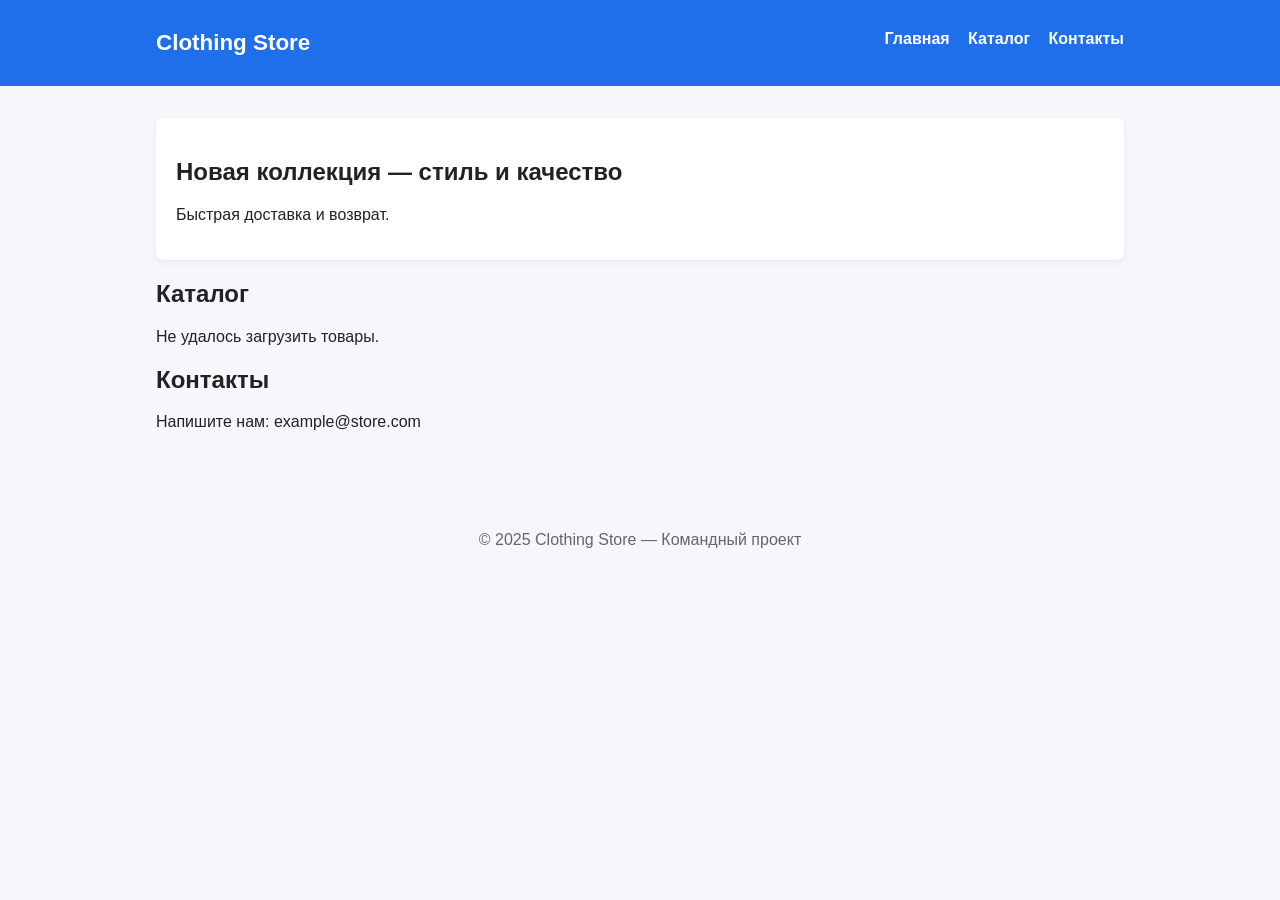
==== index.html @ 67058b5a "chore: initial project structure" ====
<!doctype html>
<html lang="ru">
<head>
  <meta charset="utf-8" />
  <meta name="viewport" content="width=device-width,initial-scale=1" />
  <title>Clothing Store — Магазин одежды</title>
  <link rel="stylesheet" href="assets/css/style.css">
</head>
<body>
  <header class="site-header">
    <div class="container">
      <h1 class="logo">Clothing Store</h1>
      <nav class="nav">
        <a href="#">Главная</a>
        <a href="#catalog">Каталог</a>
        <a href="#contact">Контакты</a>
      </nav>
    </div>
  </header>

  <main class="container">
    <section class="hero">
      <h2>Новая коллекция — стиль и качество</h2>
      <p>Быстрая доставка и возврат.</p>
    </section>

    <section id="catalog">
      <h2>Каталог</h2>
      <div id="products" class="products-grid">
        <!-- карточки товаров будут подгружаться скриптом -->
      </div>
    </section>

    <section id="contact">
      <h2>Контакты</h2>
      <p>Напишите нам: example@store.com</p>
    </section>
  </main>

  <footer class="site-footer">
    <div class="container">
      <p>© 2025 Clothing Store — Командный проект</p>
    </div>
  </footer>

  <script src="assets/js/main.js"></script>
</body>
</html>
---- assets/css/style.css ----
/* Базовые стили магазина */
:root {
  --primary: #1f6feb;
  --bg: #f5f7fb;
  --card: #ffffff;
  --muted: #666;
}

* { box-sizing: border-box; }
body { font-family: Arial, sans-serif; margin:0; background:var(--bg); color:#222; }
.container { max-width: 1000px; margin: 0 auto; padding: 16px; }

.site-header { background: var(--primary); color: #fff; padding: 14px 0; }
.site-header .logo { margin:0; font-size: 1.4rem; display:inline-block; }
.nav { float: right; }
.nav a { color: #fff; margin-left: 14px; text-decoration:none; font-weight:600; }

.hero { background: var(--card); padding: 20px; border-radius:8px; margin:16px 0; box-shadow: 0 2px 6px rgba(0,0,0,0.06); }
.products-grid { display: grid; grid-template-columns: repeat(auto-fill,minmax(220px,1fr)); gap: 16px; margin-top: 12px; }
.product-card { background: var(--card); padding: 12px; border-radius:8px; box-shadow: 0 1px 4px rgba(0,0,0,0.06); display:flex; flex-direction:column; }
.product-card img { width:100%; height:180px; object-fit:cover; border-radius:6px; }
.product-info { padding:8px 0; flex:1; }
.product-title { font-size:1rem; margin:0 0 6px; }
.product-price { font-weight:700; color:var(--primary); }
.button { background: var(--primary); color:#fff; border:none; padding:8px 12px; border-radius:6px; cursor:pointer; text-align:center; }
.site-footer { margin-top:20px; padding:16px 0; text-align:center; color:var(--muted); }
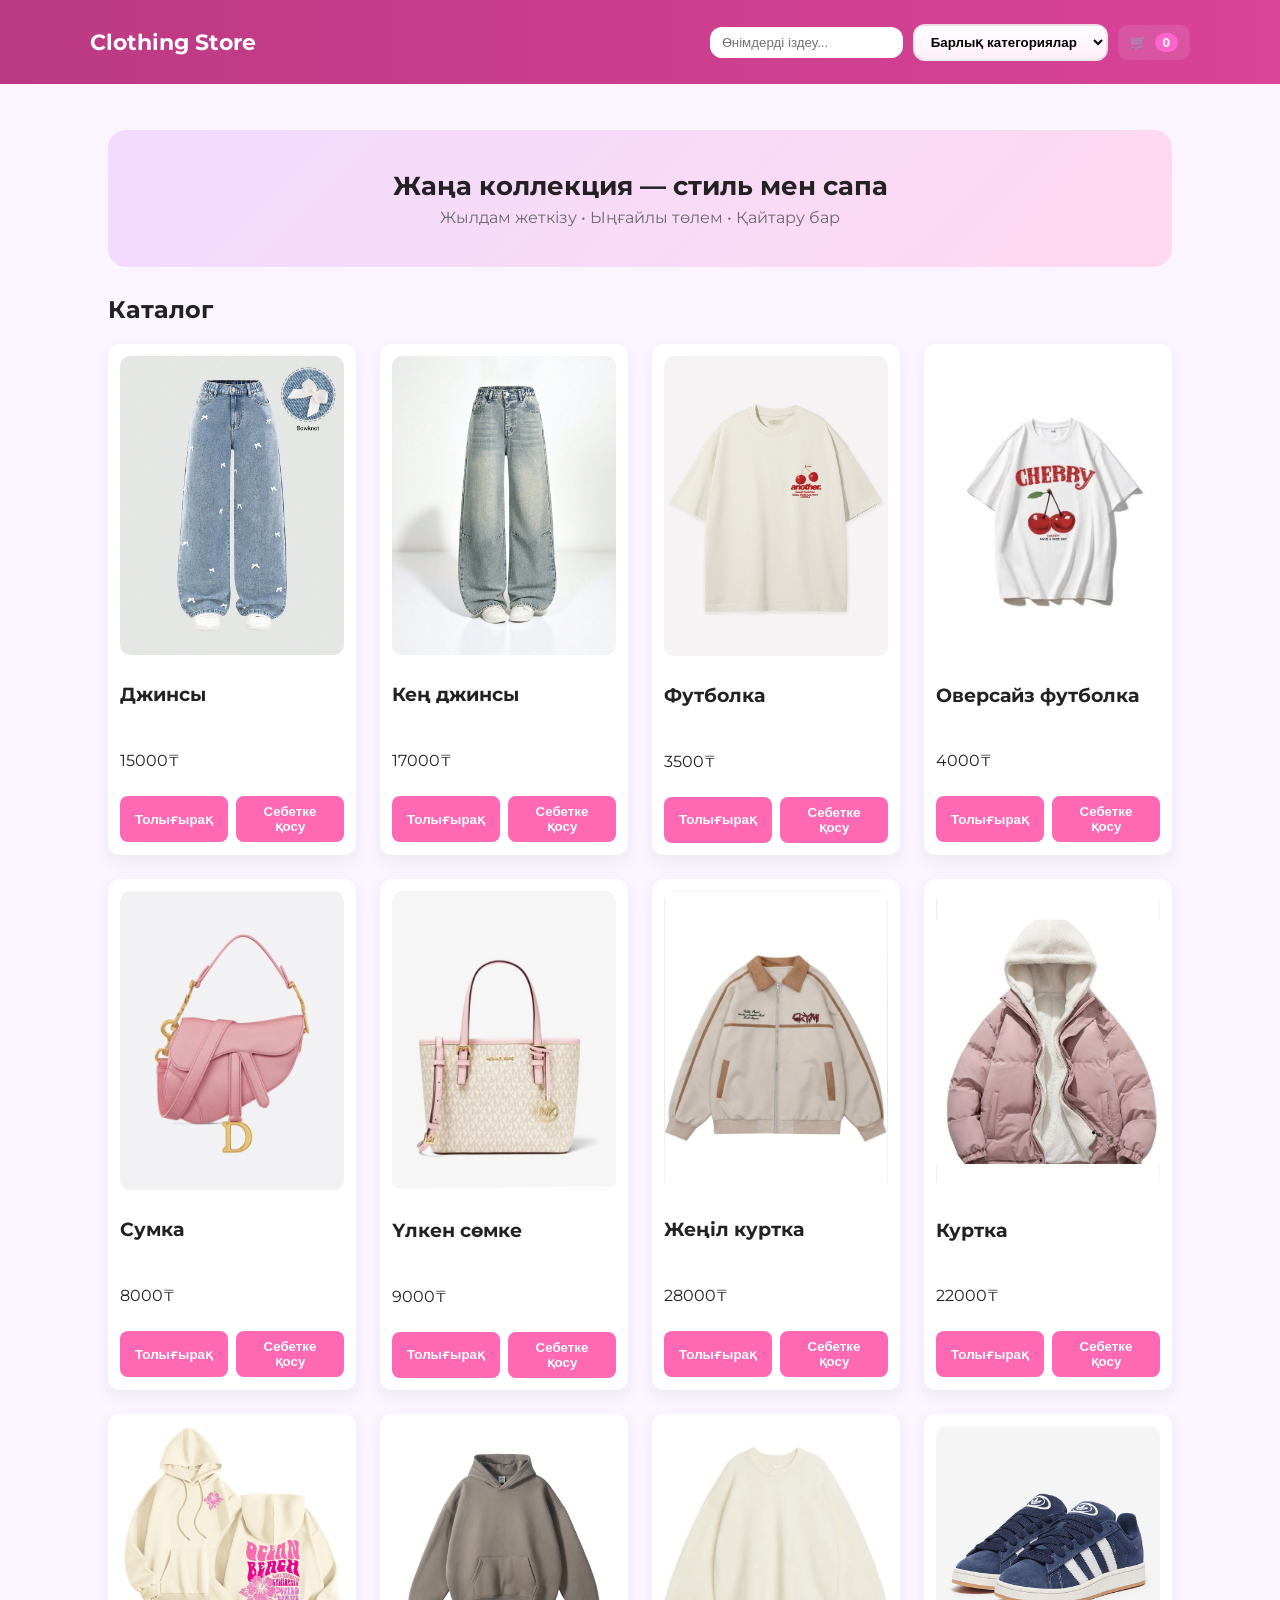
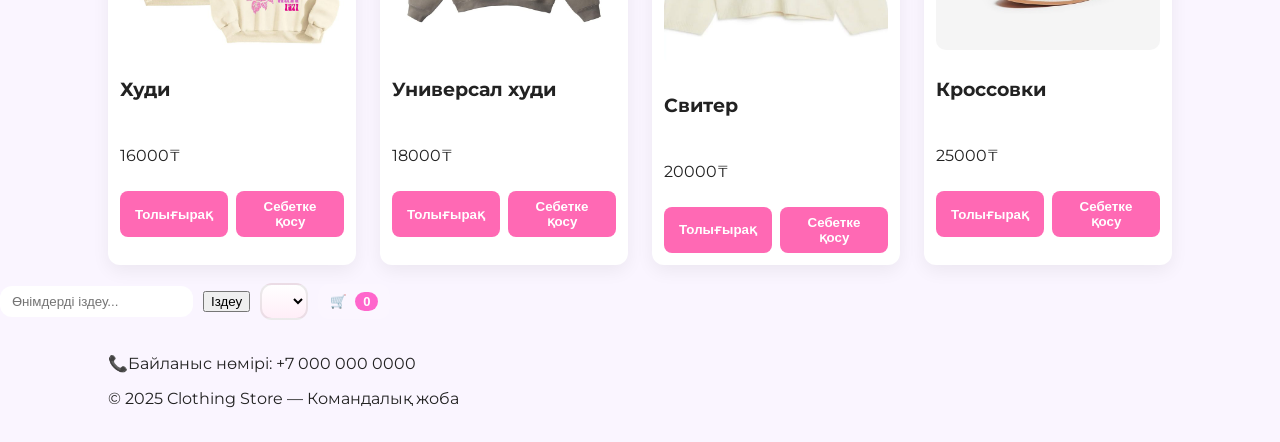
==== commit 98fe5a7f: "Initial commit" ====
--- a/index.html
+++ b/index.html
@@ -1,48 +1,118 @@
 <!doctype html>
-<html lang="ru">
+<html lang="kk">
 <head>
   <meta charset="utf-8" />
   <meta name="viewport" content="width=device-width,initial-scale=1" />
-  <title>Clothing Store — Магазин одежды</title>
+  <title>Clothing Store — Киім дүкені</title>
+  <link href="https://fonts.googleapis.com/css2?family=Montserrat:wght@300;400;500;600;700&display=swap" rel="stylesheet">
   <link rel="stylesheet" href="assets/css/style.css">
+  <style>
+    .size-btn.selected, .color-btn.selected { border: 2px solid #ff66cc; }
+    .color-btn { width: 30px; height: 30px; border-radius: 50%; cursor: pointer; border: 2px solid transparent; margin-right: 5px; display: inline-block; background-size: cover; background-position: center; }
+    .color-selection { margin: 10px 0; }
+    .color-selection span { margin-right: 5px; }
+    .product-card img { cursor: pointer; width: 100%; height: auto; }
+  </style>
 </head>
 <body>
-  <header class="site-header">
-    <div class="container">
-      <h1 class="logo">Clothing Store</h1>
-      <nav class="nav">
-        <a href="#">Главная</a>
-        <a href="#catalog">Каталог</a>
-        <a href="#contact">Контакты</a>
-      </nav>
+
+<header class="site-header">
+  <div class="container header-inner">
+    <h1 class="logo">Clothing Store</h1>
+    <div class="controls">
+      <input id="search-input" type="text" placeholder="Өнімдерді іздеу..." />
+      <select id="category-filter"></select>
+      <button id="openCart" class="cart-btn">
+        🛒 <span id="cartCount" class="cart-count">0</span>
+      </button>
     </div>
-  </header>
+  </div>
+</header>
 
-  <main class="container">
-    <section class="hero">
-      <h2>Новая коллекция — стиль и качество</h2>
-      <p>Быстрая доставка и возврат.</p>
-    </section>
+<main class="container">
+  <section class="hero">
+    <h2>Жаңа коллекция — стиль мен сапа</h2>
+    <p>Жылдам жеткізу • Ыңғайлы төлем • Қайтару бар</p>
+  </section>
 
-    <section id="catalog">
-      <h2>Каталог</h2>
-      <div id="products" class="products-grid">
-        <!-- карточки товаров будут подгружаться скриптом -->
+  <section>
+    <h2 class="section-title">Каталог</h2>
+    <div id="products-container" class="products"></div>
+  </section>
+</main>
+
+<!-- Модалка корзины -->
+<div id="cartModal" class="modal hidden">
+  <div class="modal-content">
+    <button id="closeCart" class="modal-close">✕</button>
+    <h3>Себет</h3>
+    <div id="cartItems" class="cart-items"></div>
+    <div class="cart-footer">
+      <div class="total">Барлығы: <span id="cartTotal">0</span> ₸</div>
+      <div>
+        <button id="clearCart" class="btn btn-ghost">Тазарту</button>
+        <button id="checkout" class="btn btn-primary">Тапсырыс беру</button>
       </div>
-    </section>
+    </div>
+  </div>
+</div>
+<div class="controls">
+  <input id="search-input" type="text" placeholder="Өнімдерді іздеу..." />
+  <button id="search-btn">Іздеу</button>
+  <select id="category-filter"></select>
+  <button id="openCart" class="cart-btn">
+    🛒 <span id="cartCount" class="cart-count">0</span>
+  </button>
+</div>
 
-    <section id="contact">
-      <h2>Контакты</h2>
-      <p>Напишите нам: example@store.com</p>
-    </section>
-  </main>
+<!-- Модалка товара -->
+<div id="productModal" class="modal hidden">
+  <div class="modal-content">
+    <button id="closeProductModal" class="modal-close">✕</button>
+    <div class="product-detail">
+      <img id="modal-img" src="" alt="">
+      <h2 id="modal-title"></h2>
+      <p id="modal-desc"></p>
 
-  <footer class="site-footer">
-    <div class="container">
-      <p>© 2025 Clothing Store — Командный проект</p>
+      <div class="size-selection">
+        <span>Өлшем:</span>
+      </div>
+
+      <div class="color-selection">
+        <span>Түсі:</span>
+      </div>
+
+      <div class="quantity-selection">
+        <span>Саны:</span>
+        <input type="number" id="modal-quantity" value="1" min="1" max="99">
+      </div>
+
+      <div class="delivery-selection">
+        <span>Жеткізу:</span>
+        <select id="modal-delivery">
+          <option value="pickup">Өзім келіп аламын</option>
+          <option value="courier">Курьер</option>
+        </select>
+      </div>
+
+      <div class="modal-footer">
+        <span id="modal-price"></span>
+        <button id="addToCartModal" class="btn">Себетке қосу</button>
+      </div>
     </div>
-  </footer>
+  </div>
+</div>
 
-  <script src="assets/js/main.js"></script>
+<div id="toast" class="toast hidden"></div>
+
+<footer class="site-footer">
+  <div class="container">
+     <p>📞Байланыс нөмірі: +7 000 000 0000</p>
+     <p>© 2025 Clothing Store — Командалық жоба</p>
+  </div>
+</footer>
+
+<script src="assets/js/main.js" defer></script>
+
 </body>
 </html>
--- a/assets/css/style.css
+++ b/assets/css/style.css
@@ -1,26 +1,61 @@
-/* Базовые стили магазина */
 :root {
-  --primary: #1f6feb;
-  --bg: #f5f7fb;
+  --main: hsl(326, 53%, 48%);
+  --accent: #ff66cc;
+  --muted: #6b6b6b;
+  --bg: #faf5ff;
   --card: #ffffff;
-  --muted: #666;
+  --radius: 12px;
 }
 
-* { box-sizing: border-box; }
-body { font-family: Arial, sans-serif; margin:0; background:var(--bg); color:#222; }
-.container { max-width: 1000px; margin: 0 auto; padding: 16px; }
+* { box-sizing:border-box; }
+body { margin:0; font-family:'Montserrat', Arial,sans-serif; background:var(--bg); color:#222; }
 
-.site-header { background: var(--primary); color: #fff; padding: 14px 0; }
-.site-header .logo { margin:0; font-size: 1.4rem; display:inline-block; }
-.nav { float: right; }
-.nav a { color: #fff; margin-left: 14px; text-decoration:none; font-weight:600; }
+.container { max-width:1100px; margin:0 auto; padding:18px; }
 
-.hero { background: var(--card); padding: 20px; border-radius:8px; margin:16px 0; box-shadow: 0 2px 6px rgba(0,0,0,0.06); }
-.products-grid { display: grid; grid-template-columns: repeat(auto-fill,minmax(220px,1fr)); gap: 16px; margin-top: 12px; }
-.product-card { background: var(--card); padding: 12px; border-radius:8px; box-shadow: 0 1px 4px rgba(0,0,0,0.06); display:flex; flex-direction:column; }
-.product-card img { width:100%; height:180px; object-fit:cover; border-radius:6px; }
-.product-info { padding:8px 0; flex:1; }
-.product-title { font-size:1rem; margin:0 0 6px; }
-.product-price { font-weight:700; color:var(--primary); }
-.button { background: var(--primary); color:#fff; border:none; padding:8px 12px; border-radius:6px; cursor:pointer; text-align:center; }
-.site-footer { margin-top:20px; padding:16px 0; text-align:center; color:var(--muted); }
+.site-header { background: linear-gradient(90deg, var(--main), #d94398); color:#fff; position: sticky; top:0; z-index:50; }
+.header-inner { display:flex; justify-content:space-between; align-items:center; padding:14px 0; }
+.logo { font-size:22px; font-weight:700; }
+.controls { display:flex; align-items:center; gap:10px; }
+#search-input, #category-filter { padding:8px 12px; border-radius:12px; border:none; outline:none; }
+#category-filter { border:2px solid rgba(0,0,0,0.08); background: linear-gradient(180deg,#fff,#ffeef8); font-weight:600; }
+.cart-btn { background: rgba(255,255,255,0.1); border:none; color:#fff; padding:8px 12px; border-radius:10px; cursor:pointer; display:flex; align-items:center; gap:8px; }
+.cart-count { background:var(--accent); padding:2px 8px; border-radius:999px; color:#fff; font-weight:700; font-size:13px; }
+
+.hero { margin:28px auto; background: linear-gradient(135deg,#f2dbff,#ffd9f0); padding:40px; border-radius:18px; text-align:center; }
+.hero h2 { margin:0 0 6px; font-size:26px; }
+.hero p { margin:0; color:var(--muted); }
+
+.products, #products-container { display:grid; grid-template-columns: repeat(auto-fit,minmax(240px,1fr)); gap:24px; margin-top:18px; }
+
+.product-card { background:#fff; border-radius:12px; padding:12px; box-shadow:0 6px 18px rgba(0,0,0,0.06); display:flex; flex-direction:column; gap:10px; transition: transform .12s; }
+.product-card:hover { transform:translateY(-6px); }
+.product-card img { width:100%; border-radius:10px; }
+.card-actions { display:flex; gap:8px; }
+.card-actions button { flex:1; background-color:#ff69b4; color:#fff; border:none; padding:8px 12px; border-radius:8px; cursor:pointer; font-weight:600; transition: all .12s; }
+.card-actions button:hover { background-color:#ff4fa3; transform: translateY(-2px); }
+
+.modal { position: fixed; inset:0; display:flex; align-items:center; justify-content:center; background: rgba(0,0,0,0.35); z-index:80; }
+.hidden { display:none; }
+.modal-content { width:92%; max-width:720px; background: var(--card); padding:18px; border-radius:14px; position:relative; }
+.modal-close { position:absolute; right:12px; top:8px; border:none; background:transparent; font-size:18px; cursor:pointer; }
+
+#modal-img {
+  width:100%;
+  max-width:300px; /* ограничиваем размер */
+  transition: transform 0.3s ease;
+}
+
+#modal-img.small {
+  transform: scale(0.6); /* уменьшение картинки */
+}
+
+.cart-items { max-height:360px; overflow:auto; margin:10px 0; padding-right:8px; }
+.cart-item { display:flex; justify-content:space-between; padding:10px; border-radius:10px; border:1px solid rgba(0,0,0,0.03); }
+
+.toast { position: fixed; right:20px; bottom:20px; padding:10px 14px; background:var(--main); color:#fff; border-radius:10px; z-index:90; opacity:0; transition: all .28s ease; }
+.toast.show { opacity:1; transform:translateY(0); }
+
+@media(max-width:720px){
+  .products{grid-template-columns:repeat(auto-fit,minmax(180px,1fr));}
+  .modal-content { width:95%; padding:14px; }
+}
